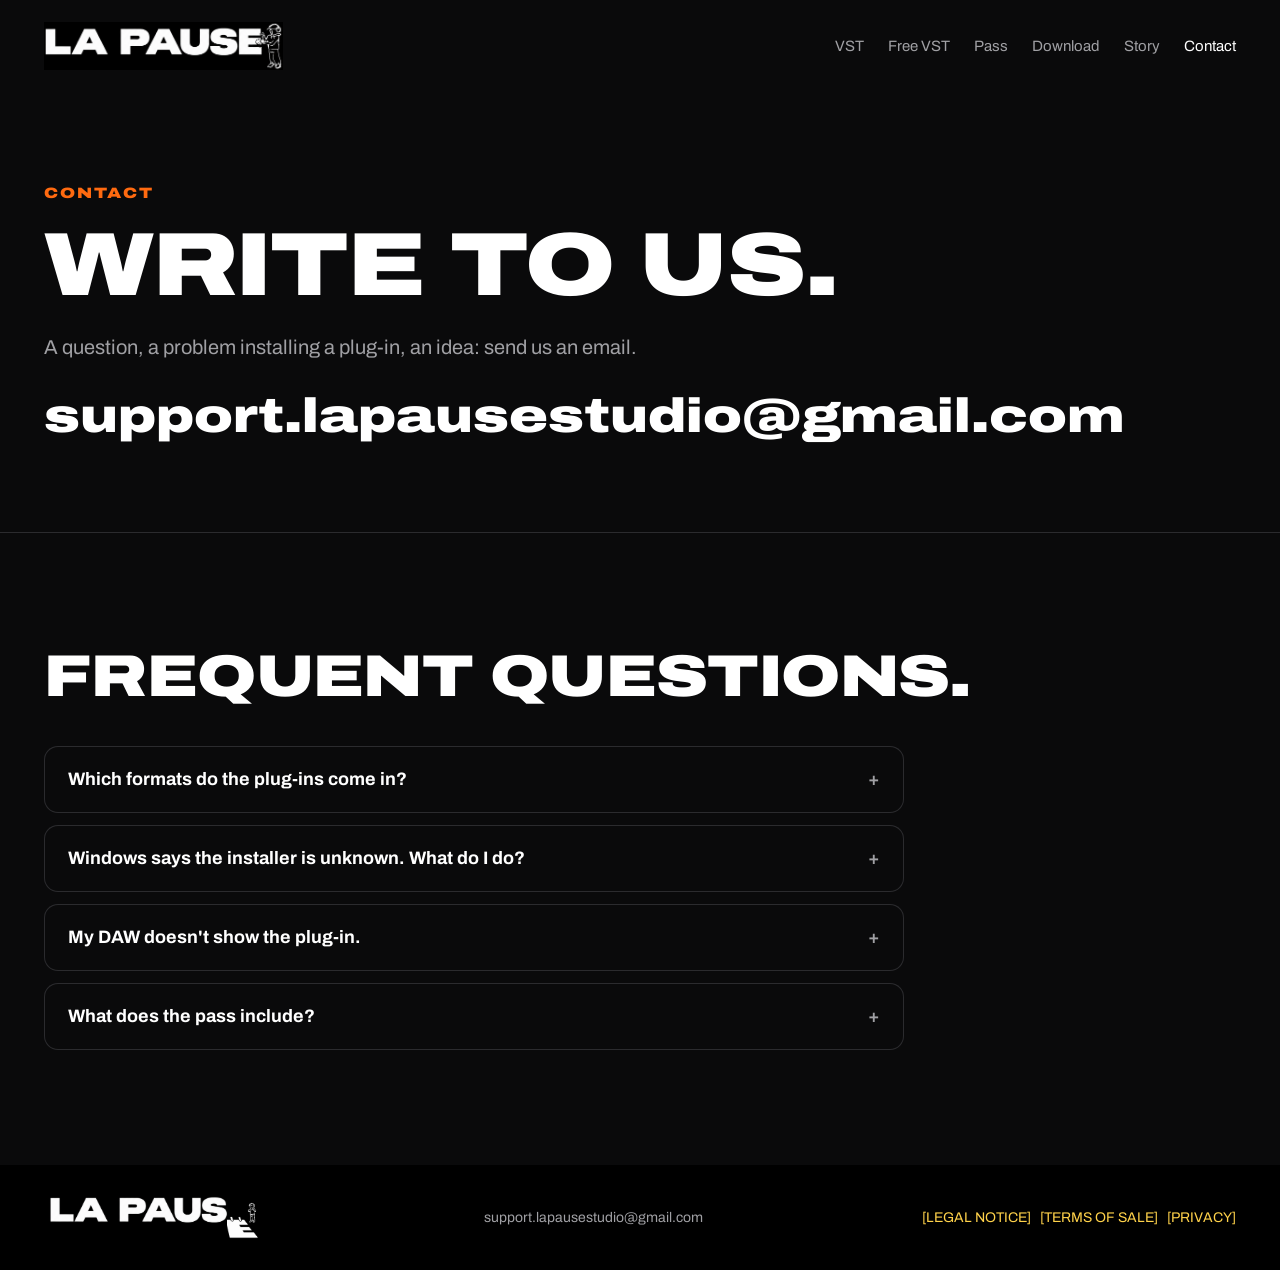
==== contact.html @ bf48e7e0 "Menu à six onglets : VST, Free VST, Pass, Download, Story, Contact Co-Authored-By: Claude Opus 5.5 <" ====
<!doctype html>
<html lang="en" data-theme="classic">
<head>
<meta charset="utf-8">
<meta name="viewport" content="width=device-width, initial-scale=1, viewport-fit=cover">
<title>Contact · La Pause</title>
<meta name="description" content="Contact La Pause: support, installation help and questions.">
<link rel="preconnect" href="https://fonts.googleapis.com">
<link rel="stylesheet" href="https://fonts.googleapis.com/css2?family=Archivo:wdth,wght@100,400;100,500;100,600;100,700;125,900&display=swap">
<link rel="stylesheet" href="styles.css">
<style>
.faq { margin-top: 40px; display: grid; gap: 12px; max-width: 860px; }
.faq details { border-radius: 14px; box-shadow: inset 0 0 0 1px var(--rule); padding: 20px 24px; }
.faq summary { cursor: pointer; font-weight: 700; font-size: 18px; list-style: none; display: flex; justify-content: space-between; gap: 16px; }
.faq summary::-webkit-details-marker { display: none; }
.faq summary::after { content: "+"; color: var(--soft); transition: transform .2s; }
.faq details[open] summary::after { transform: rotate(45deg); }
.faq details p { margin-top: 12px; color: var(--soft); }
.mail { display: inline-block; margin-top: 28px; font-weight: 900; font-stretch: 125%; font-size: clamp(22px, 4vw, 48px); line-height: 1.1; word-break: break-all; }
.mail:hover { color: var(--acc); }
</style>
</head>
<body>
<header class="top"><div class="wrap">
  <a class="brand" href="index.html"><img src="images/la-pause-header.png" alt="La Pause" width="1024" height="206"></a>
  <nav aria-label="Main">
    <a href="vst.html">VST</a>
    <a href="free-vst.html">Free VST</a>
    <a href="pass.html">Pass</a>
    <a href="download.html">Download</a>
    <a href="story.html">Story</a>
    <a href="contact.html" aria-current="page">Contact</a>
  </nav>
</div></header>

<main>
  <section class="page-hero" style="border-top:0"><div class="wrap">
    <span class="eyebrow">Contact</span>
    <h1>Write to us.</h1>
    <p class="lede">A question, a problem installing a plug-in, an idea: send us an email.</p>
    <a class="mail" href="mailto:support.lapausestudio@gmail.com">support.lapausestudio@gmail.com</a>
  </div></section>

  <section><div class="wrap">
    <h2>Frequent questions.</h2>
    <div class="faq">
      <details><summary>Which formats do the plug-ins come in?</summary><p>VST3 for Windows and Mac, and Audio Unit for Mac.</p></details>
      <details><summary>Windows says the installer is unknown. What do I do?</summary><p>Click "More info", then "Run anyway". The full steps are on the <a href="download.html" style="text-decoration:underline">download page</a>.</p></details>
      <details><summary>My DAW doesn't show the plug-in.</summary><p>Rescan your plug-ins in your DAW's settings, then restart it. If it still doesn't show, email us with your DAW and your system.</p></details>
      <details><summary>What does the pass include?</summary><p>Every La Pause plug-in, today's and the new ones released during your year, for 70&nbsp;&euro; a year. See the <a href="pass.html" style="text-decoration:underline">pass page</a>.</p></details>
    </div>
  </div></section>
</main>

<footer><div class="wrap">
  <img src="images/la-pause-logo.png" alt="La Pause" width="1232" height="294">
  <a href="mailto:support.lapausestudio@gmail.com">support.lapausestudio@gmail.com</a>
  <span class="todo">[LEGAL NOTICE] &nbsp; [TERMS OF SALE] &nbsp; [PRIVACY]</span>
</div></footer>
</body>
</html>
---- styles.css ----
/* Black and white like the La pause logo. Orange only appears on the plug-in's own screen. */
:root {
  color-scheme: dark;
  --ink: #000; --panel: #161617; --line: #2b2b2e; --text: #fff; --muted: #a0a0a4;
  --accent: #fff; --lit: #ff6a10; --lcd: #0c1215; --lcd-label: #7d97aa; --todo: #ffd24a;
  --font: 'Archivo', 'Helvetica Neue', Arial, sans-serif;
  --ease: cubic-bezier(.16, 1, .3, 1);
}
* { box-sizing: border-box; }
html { scroll-behavior: smooth; overflow-x: clip; }
body { margin: 0; background: var(--ink); color: var(--text); font: 400 17px/1.5 var(--font); -webkit-font-smoothing: antialiased; overflow-x: clip; }
h1, h2, h3, p { margin: 0; }
h1, h2 { font-weight: 900; font-stretch: 125%; text-transform: uppercase; letter-spacing: -.01em; line-height: .98; text-wrap: balance; }
h2 { font-size: clamp(30px, 4.6vw, 60px); }
a { color: inherit; text-decoration: none; }
img { display: block; max-width: 100%; height: auto; }
button { font: inherit; color: inherit; }
:focus-visible { outline: 2px solid var(--accent); outline-offset: 3px; }
.wrap { max-width: 1240px; margin-inline: auto; padding-inline: max(24px, env(safe-area-inset-left, 0px)) max(24px, env(safe-area-inset-right, 0px)); }
.muted { color: var(--muted); }
.todo { color: var(--todo); }

.top .wrap { display: flex; align-items: center; justify-content: space-between; gap: 24px; padding-block: 22px; }
.brand { font-weight: 900; font-stretch: 125%; font-size: 19px; text-transform: uppercase; }
.top nav { display: flex; gap: 28px; font-size: 15px; color: var(--muted); }
.top nav a { transition: color .2s; }
.top nav a:hover { color: var(--text); }
@media (max-width: 560px) { .top nav a.opt { display: none; } }

.btn { display: inline-flex; align-items: center; gap: 10px; background: var(--text); color: #000; font-weight: 600; font-size: 16px; padding: 14px 26px; border-radius: 4px; transition: transform .25s var(--ease), background .15s; }
.btn:hover { background: #d8d8d8; transform: translateY(-2px); }
.btn svg { width: 18px; height: 18px; fill: currentColor; flex: none; }

footer { border-top: 1px solid var(--line); padding-block: 26px; font-size: 14px; color: var(--muted); }
footer .wrap { display: flex; flex-wrap: wrap; align-items: center; justify-content: space-between; gap: 10px 32px; }
footer img { width: 220px; }

@media (prefers-reduced-motion: reduce) {
  html { scroll-behavior: auto; }
  *, *::before, *::after { animation: none !important; transition: none !important; }
}

/* Theme colours: same values as Source/Theme.h. --page and --copy are the site around the plug-in. */
[data-theme="classic"]  { --page:#0a0a0b; --copy:#fff;    --soft:#a0a0a4; --rule:#2b2b2e; --top:#1c1c1d; --bot:#0e0e0f; --txt:#eaeaea; --dim:#9a9a9a; --lcd1:#0c1215; --lcd2:#172026; --lcdt:#f2f5f7; --lcdl:#7d97aa; --fr:#25292d; --fre:#5a6168; --acc:#ff6a10; --pill:#2a2a2c; --pillon:#b3561d; --pillt:#eee;    --pillb:#48484c; --big:#e4e5e7; --bigt:#2a2a2a; --ml:#f4f6f8; --md:#878c92; --well:#09090a; --tap:#22c03c; --pow:#3a3a3d; }
[data-theme="midnight"] { --page:#171f2a; --copy:#fff;    --soft:#a9b8c8; --rule:#34414f; --top:#2d3847; --bot:#171f2a; --txt:#e0e7ef; --dim:#9fb0c0; --lcd1:#0d1722; --lcd2:#172433; --lcdt:#eef4fa; --lcdl:#6fb3f0; --fr:#28333f; --fre:#56677a; --acc:#ff6a10; --pill:#1c2530; --pillon:#b3561d; --pillt:#e8eef4; --pillb:#3b4a5c; --big:#e2e6ea; --bigt:#2a3038; --ml:#f4f6f8; --md:#878c92; --well:#121a24; --tap:#22c03c; --pow:#3b4a5c; }
[data-theme="copper"]   { --page:#bb8452; --copy:#1f1208; --soft:#3a2413; --rule:#8a5a32; --top:#bb8452; --bot:#8a5a32; --txt:#2b1a0d; --dim:#4a3220; --lcd1:#e6d6b4; --lcd2:#f3e9d2; --lcdt:#2b1a0e; --lcdl:#5a4430; --fr:#b97c47; --fre:#e6b884; --acc:#e0361c; --pill:#2f8a4c; --pillon:#4fc271; --pillt:#fff;    --pillb:#1d6a36; --big:#2f9a52; --bigt:#fff;    --ml:#f3c194; --md:#8a4a22; --well:#6b4225; --tap:#1f8f8f; --pow:#c58c56; }
[data-theme="emerald"]  { --page:#132119; --copy:#fff;    --soft:#a9bfb0; --rule:#2c4436; --top:#253a2e; --bot:#132119; --txt:#e6efe8; --dim:#a9bfb0; --lcd1:#0d1812; --lcd2:#16261c; --lcdt:#f0f5f1; --lcdl:#8db59a; --fr:#a8662f; --fre:#e3a464; --acc:#e8661c; --pill:#1c3426; --pillon:#d9661c; --pillt:#e6efe8; --pillb:#b8743a; --big:#d9661c; --bigt:#fff;    --ml:#f3c194; --md:#8a4a22; --well:#0e1b13; --tap:#1f8f8f; --pow:#c0743a; }
[data-theme="platinum"] { --page:#d5d8db; --copy:#111214; --soft:#45484c; --rule:#a4a8ac; --top:#d5d8db; --bot:#a4a8ac; --txt:#2a2c2f; --dim:#45484c; --lcd1:#0c0e10; --lcd2:#191c1f; --lcdt:#f2f4f6; --lcdl:#8a9097; --fr:#8e9398; --fre:#dcdfe2; --acc:#ff6a10; --pill:#dadde0; --pillon:#ff7a1a; --pillt:#2a2c2f; --pillb:#9da2a7; --big:#d0d4d8; --bigt:#2a2c2f; --ml:#f4f6f8; --md:#878c92; --well:#6c7075; --tap:#22c03c; --pow:#9da2a7; }

body { background: none; color: var(--copy); transition: color .45s; }
html { background: var(--page); }
@media (max-width: 400px) { .top nav { gap: 14px; font-size: 14px; } .brand { font-size: 16px; } }
.top { position: relative; z-index: 3; }
@media (min-width: 861px) { .top.over { position: absolute; left: 0; right: 0; } }
.top nav { color: var(--soft); }
.top nav a:hover, .top nav a[aria-current] { color: var(--copy); }
.btn { background: var(--copy); color: var(--page); transition: transform .25s var(--ease), background .45s, color .45s; }
.btn:hover { background: var(--copy); opacity: .85; }
section { border-top: 1px solid var(--rule); padding-block: clamp(64px, 9vw, 120px); transition: border-color .45s; }
.closing { display: flex; flex-wrap: wrap; align-items: center; gap: 12px 20px; margin-top: 36px; }
.rows { margin-top: 56px; }
.row { display: flex; flex-wrap: wrap; align-items: center; justify-content: space-between; gap: 20px 40px; border-top: 1px solid var(--rule); padding-block: 30px; }
.row h3 { font-weight: 900; font-stretch: 125%; text-transform: uppercase; font-size: clamp(24px, 3vw, 36px); line-height: 1; }
.row p { margin-top: 6px; color: var(--soft); }
.after { border-top: 1px solid var(--rule); padding-top: 48px; display: grid; grid-template-columns: repeat(auto-fit, minmax(280px, 1fr)); gap: 40px 56px; }
.after h3 { font-size: 20px; font-weight: 600; margin-bottom: 12px; }
.after ol { margin: 0; padding-left: 1.2em; }
.after li + li { margin-top: 6px; }
.after p + p { margin-top: 10px; }
.after p, .after li { color: var(--soft); }
.after strong { color: var(--copy); font-weight: 600; }
footer { background: #000; color: #a0a0a4; border-top: 0; position: relative; }
.reveal-ready .reveal { opacity: 0; transform: translateY(30px); transition: opacity .8s ease, transform .9s var(--ease); }
.reveal-ready .reveal.in { opacity: 1; transform: none; }

/* Theme wipe: the new page is revealed over a still of the old one, with no colour fades underneath. */
::view-transition { pointer-events: none; }
::view-transition-old(root), ::view-transition-new(root) { animation: none; mix-blend-mode: normal; }
::view-transition-old(root) { z-index: 1; }
::view-transition-new(root) { z-index: 2; }
.theme-switching *:not(.camera), .theme-switching { transition: none !important; }

/* La Pause: shared pieces for the studio pages. */
.top nav { gap: 24px; }
@media (max-width: 860px) {
  .top .wrap { flex-wrap: wrap; row-gap: 10px; }
  .top nav { width: 100%; overflow-x: auto; gap: 20px; font-size: 14px; padding-bottom: 4px; scrollbar-width: none; }
  .top nav::-webkit-scrollbar { display: none; }
  .top nav a { white-space: nowrap; }
}
.eyebrow { display: block; font-weight: 900; font-stretch: 125%; font-size: 15px; letter-spacing: .14em; text-transform: uppercase; color: var(--acc); margin-bottom: 18px; }
.lede { margin-top: 22px; max-width: 34em; font-size: 20px; color: var(--soft); }
.actions { display: flex; flex-wrap: wrap; gap: 12px 16px; margin-top: 34px; }
.btn.ghost { background: transparent; color: var(--copy); box-shadow: inset 0 0 0 1.5px var(--rule); }
.btn.ghost:hover { box-shadow: inset 0 0 0 1.5px var(--copy); opacity: 1; }
.btn:active { transform: translateY(1px) scale(.98); }
.tag { display: inline-block; padding: 5px 12px; border-radius: 99px; font-size: 13px; font-weight: 600; letter-spacing: .02em; background: var(--copy); color: var(--page); }
.tag.soon { background: transparent; color: var(--copy); box-shadow: inset 0 0 0 1.5px var(--rule); }

/* A live plug-in interface, scaled to the width of its frame. */
.app-frame { position: relative; overflow: hidden; border-radius: 14px; background: #0b0b0c; box-shadow: 0 0 0 1px var(--rule), 0 30px 80px #0008; }
.app-frame iframe { position: absolute; left: 0; top: 0; border: 0; transform-origin: 0 0; }
.app-frame.still iframe { pointer-events: none; }

.page-hero { padding-block: clamp(40px, 7vw, 96px) clamp(48px, 7vw, 96px); }
.page-hero h1 { font-size: clamp(44px, 7vw, 100px); }
.page-hero .app-frame { margin-top: clamp(40px, 5vw, 64px); }
.cols { display: grid; grid-template-columns: repeat(auto-fit, minmax(min(100%, 260px), 1fr)); gap: 28px 40px; margin-top: 44px; }
.cols h3 { font-size: 22px; font-weight: 700; margin-bottom: 8px; }
.cols p, .cols li { color: var(--soft); }
.cols ul { margin: 0; padding-left: 1.1em; }
.cols li + li { margin-top: 4px; }
.step-n { display: block; font-weight: 900; font-stretch: 125%; font-size: 40px; color: var(--acc); line-height: 1; margin-bottom: 12px; }

/* The La Pause logo at the top of every page. */
.brand img { display: block; height: 48px; width: auto; }
@media (max-width: 560px) { .brand img { height: 36px; } }

/* All-Access Pass card (home page and pass page). */
.pass { display: grid; grid-template-columns: minmax(0, 1.1fr) minmax(0, 1fr); gap: 48px; align-items: center; }
.pass-card { border-radius: 18px; padding: clamp(28px, 4vw, 44px); background: linear-gradient(160deg, #1d1d20, #0d0d0e); box-shadow: inset 0 0 0 1px var(--rule), 0 30px 80px #000a; }
.pass-card .price { display: flex; align-items: baseline; gap: 10px; }
.pass-card .price b { font-weight: 900; font-stretch: 125%; font-size: clamp(56px, 7vw, 84px); line-height: 1; }
.pass-card .price span { color: var(--soft); font-size: 20px; }
.pass-card ul { list-style: none; margin: 26px 0 30px; padding: 0; display: grid; gap: 12px; }
.pass-card li { display: flex; gap: 12px; align-items: baseline; }
.pass-card li::before { content: ""; flex: none; width: 10px; height: 10px; border-radius: 50%; background: var(--acc); transform: translateY(-1px); }
.pass-card .btn { width: 100%; justify-content: center; }
@media (max-width: 860px) { .pass { grid-template-columns: minmax(0, 1fr); } }

/* Six tabs fit on a phone without scrolling. */
@media (max-width: 560px) { .top nav { gap: 13px; font-size: 13px; justify-content: space-between; } }
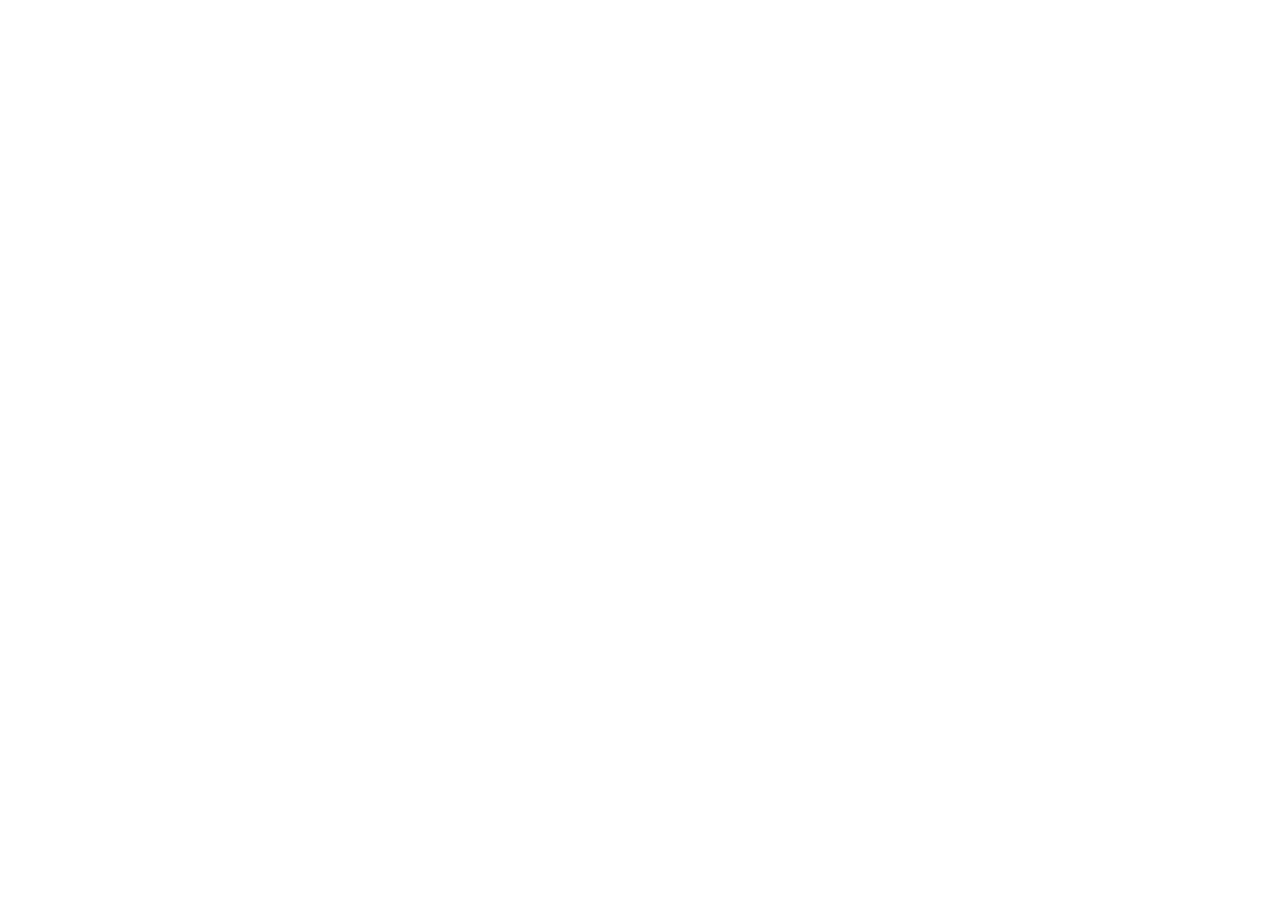
==== commit eb8566c2: "Le site a déménagé sur la-pause.github.io : chaque page redirige Co-Authored-By: Claude Opus 5.5 <no" ====
--- a/contact.html
+++ b/contact.html
@@ -1,61 +1,14 @@
 <!doctype html>
-<html lang="en" data-theme="classic">
+<html lang="en">
 <head>
 <meta charset="utf-8">
-<meta name="viewport" content="width=device-width, initial-scale=1, viewport-fit=cover">
-<title>Contact · La Pause</title>
-<meta name="description" content="Contact La Pause: support, installation help and questions.">
-<link rel="preconnect" href="https://fonts.googleapis.com">
-<link rel="stylesheet" href="https://fonts.googleapis.com/css2?family=Archivo:wdth,wght@100,400;100,500;100,600;100,700;125,900&display=swap">
-<link rel="stylesheet" href="styles.css">
-<style>
-.faq { margin-top: 40px; display: grid; gap: 12px; max-width: 860px; }
-.faq details { border-radius: 14px; box-shadow: inset 0 0 0 1px var(--rule); padding: 20px 24px; }
-.faq summary { cursor: pointer; font-weight: 700; font-size: 18px; list-style: none; display: flex; justify-content: space-between; gap: 16px; }
-.faq summary::-webkit-details-marker { display: none; }
-.faq summary::after { content: "+"; color: var(--soft); transition: transform .2s; }
-.faq details[open] summary::after { transform: rotate(45deg); }
-.faq details p { margin-top: 12px; color: var(--soft); }
-.mail { display: inline-block; margin-top: 28px; font-weight: 900; font-stretch: 125%; font-size: clamp(22px, 4vw, 48px); line-height: 1.1; word-break: break-all; }
-.mail:hover { color: var(--acc); }
-</style>
+<title>La Pause has moved</title>
+<meta name="robots" content="noindex">
+<link rel="canonical" href="https://la-pause.github.io/contact.html">
+<meta http-equiv="refresh" content="0; url=https://la-pause.github.io/contact.html">
+<script>location.replace('https://la-pause.github.io/contact.html' + location.hash);</script>
 </head>
-<body>
-<header class="top"><div class="wrap">
-  <a class="brand" href="index.html"><img src="images/la-pause-header.png" alt="La Pause" width="1024" height="206"></a>
-  <nav aria-label="Main">
-    <a href="vst.html">VST</a>
-    <a href="free-vst.html">Free VST</a>
-    <a href="pass.html">Pass</a>
-    <a href="download.html">Download</a>
-    <a href="story.html">Story</a>
-    <a href="contact.html" aria-current="page">Contact</a>
-  </nav>
-</div></header>
-
-<main>
-  <section class="page-hero" style="border-top:0"><div class="wrap">
-    <span class="eyebrow">Contact</span>
-    <h1>Write to us.</h1>
-    <p class="lede">A question, a problem installing a plug-in, an idea: send us an email.</p>
-    <a class="mail" href="mailto:support.lapausestudio@gmail.com">support.lapausestudio@gmail.com</a>
-  </div></section>
-
-  <section><div class="wrap">
-    <h2>Frequent questions.</h2>
-    <div class="faq">
-      <details><summary>Which formats do the plug-ins come in?</summary><p>VST3 for Windows and Mac, and Audio Unit for Mac.</p></details>
-      <details><summary>Windows says the installer is unknown. What do I do?</summary><p>Click "More info", then "Run anyway". The full steps are on the <a href="download.html" style="text-decoration:underline">download page</a>.</p></details>
-      <details><summary>My DAW doesn't show the plug-in.</summary><p>Rescan your plug-ins in your DAW's settings, then restart it. If it still doesn't show, email us with your DAW and your system.</p></details>
-      <details><summary>What does the pass include?</summary><p>Every La Pause plug-in, today's and the new ones released during your year, for 70&nbsp;&euro; a year. See the <a href="pass.html" style="text-decoration:underline">pass page</a>.</p></details>
-    </div>
-  </div></section>
-</main>
-
-<footer><div class="wrap">
-  <img src="images/la-pause-logo.png" alt="La Pause" width="1232" height="294">
-  <a href="mailto:support.lapausestudio@gmail.com">support.lapausestudio@gmail.com</a>
-  <span class="todo">[LEGAL NOTICE] &nbsp; [TERMS OF SALE] &nbsp; [PRIVACY]</span>
-</div></footer>
+<body style="background:#0a0a0b;color:#fff;font-family:sans-serif;padding:40px">
+<p>La Pause has moved to <a style="color:#ff6a10" href="https://la-pause.github.io/contact.html">la-pause.github.io</a>.</p>
 </body>
 </html>
